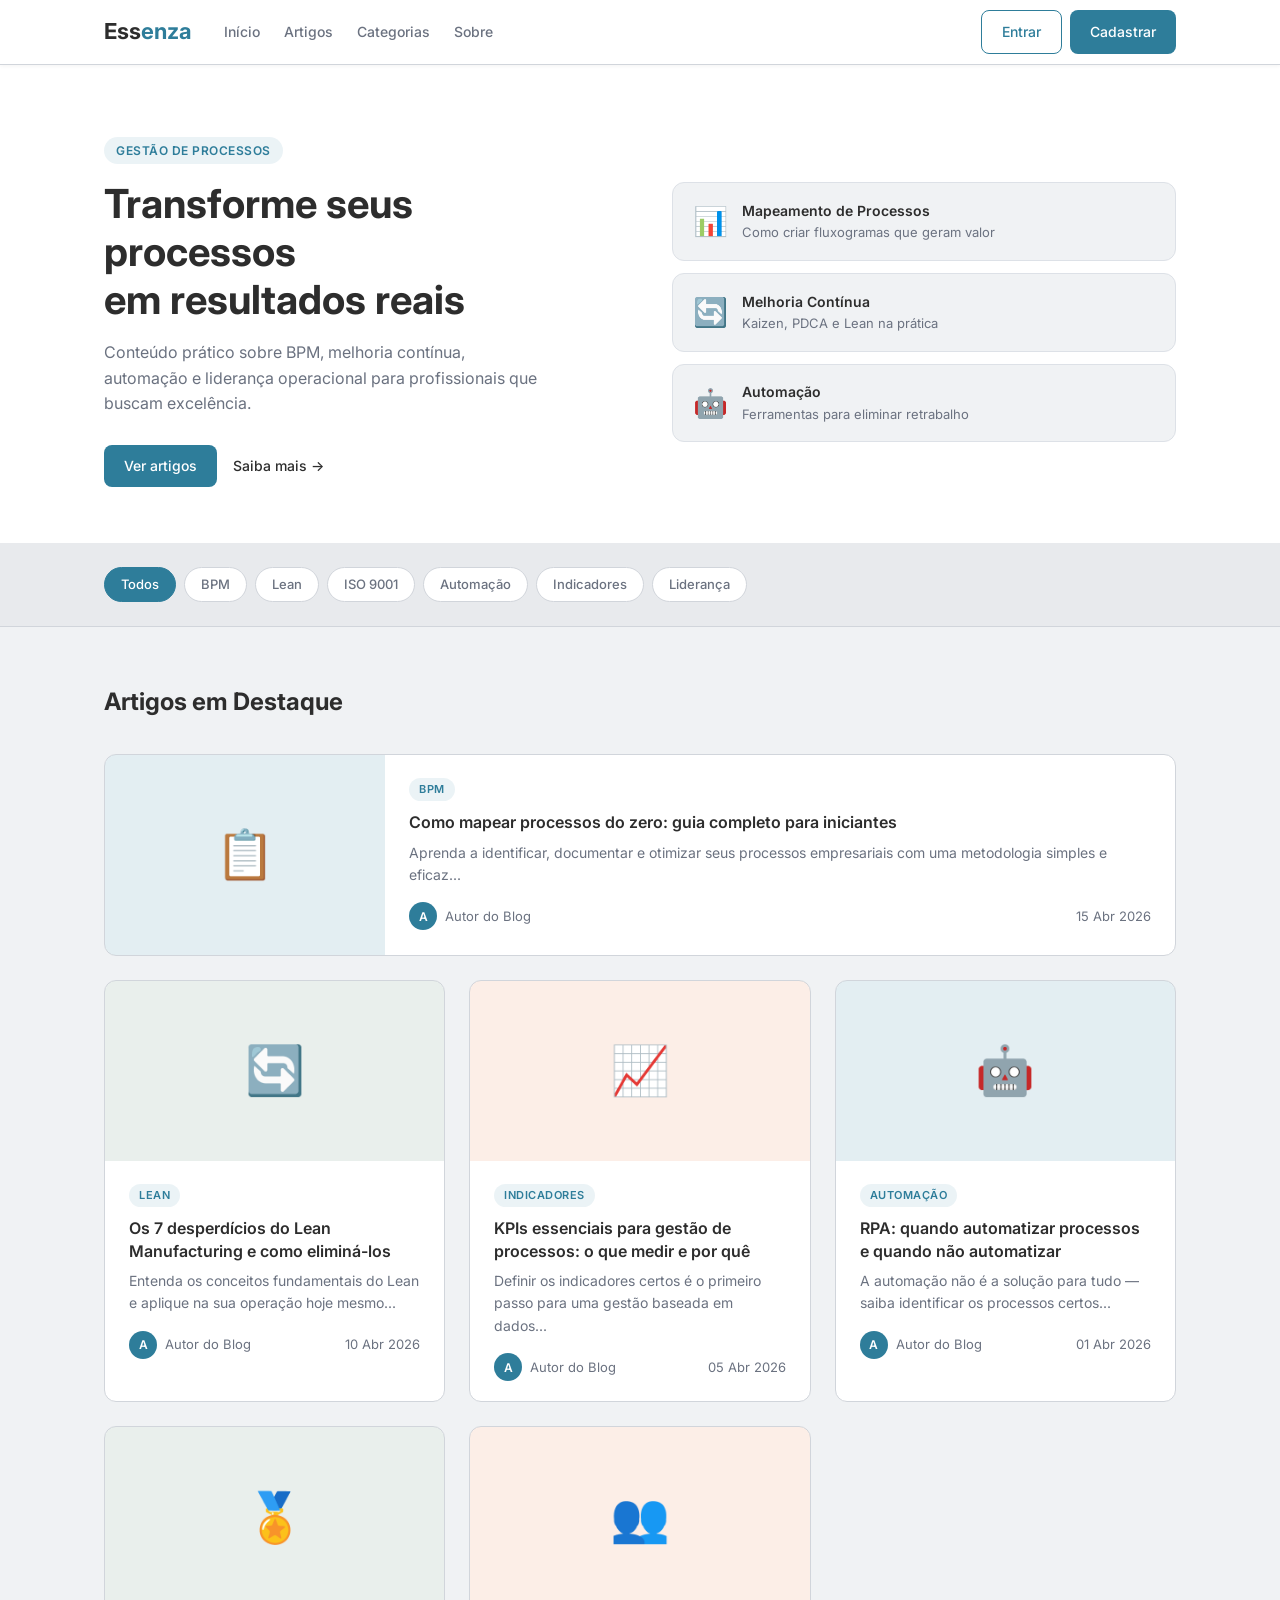
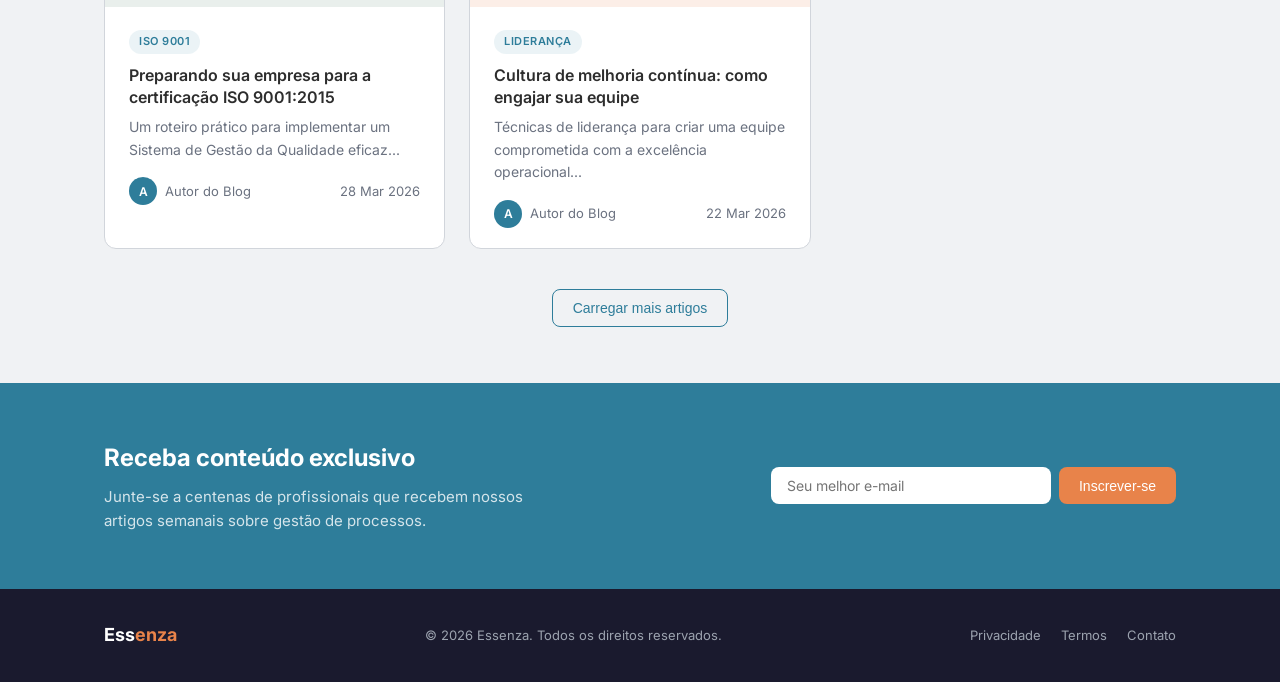
==== blog-gestao/index.html @ cae87f39 "primeiro commit: protótipo estático do blog Essenza" ====
<!DOCTYPE html>
<html lang="pt-BR">
<head>
  <meta charset="UTF-8" />
  <meta name="viewport" content="width=device-width, initial-scale=1.0" />
  <title>Essenza — Gestão de Processos</title>
  <link rel="preconnect" href="https://fonts.googleapis.com" />
  <link rel="preconnect" href="https://fonts.gstatic.com" crossorigin />
  <link href="https://fonts.googleapis.com/css2?family=Inter:wght@300;400;500;600;700&display=swap" rel="stylesheet" />
  <link rel="stylesheet" href="style.css" />
</head>
<body>

  <!-- NAVBAR -->
  <header class="navbar">
    <div class="container nav-inner">
      <a href="index.html" class="brand">Ess<span>enza</span></a>
      <nav class="nav-links">
        <a href="index.html" class="active">Início</a>
        <a href="artigos.html">Artigos</a>
        <a href="artigos.html">Categorias</a>
        <a href="sobre.html">Sobre</a>
      </nav>
      <div class="nav-actions">
        <a href="login.html" class="btn btn-outline">Entrar</a>
        <a href="login.html" class="btn btn-primary">Cadastrar</a>
      </div>
    </div>
  </header>

  <!-- HERO -->
  <section class="hero">
    <div class="container hero-inner">
      <div class="hero-text">
        <span class="badge">Gestão de Processos</span>
        <h1>Transforme seus processos<br />em resultados reais</h1>
        <p>Conteúdo prático sobre BPM, melhoria contínua, automação e liderança operacional para profissionais que buscam excelência.</p>
        <div class="hero-btns">
          <a href="#posts" class="btn btn-primary">Ver artigos</a>
          <a href="#" class="btn btn-ghost">Saiba mais →</a>
        </div>
      </div>
      <div class="hero-visual">
        <div class="hero-card">
          <div class="hc-icon">📊</div>
          <div class="hc-text">
            <strong>Mapeamento de Processos</strong>
            <span>Como criar fluxogramas que geram valor</span>
          </div>
        </div>
        <div class="hero-card">
          <div class="hc-icon">🔄</div>
          <div class="hc-text">
            <strong>Melhoria Contínua</strong>
            <span>Kaizen, PDCA e Lean na prática</span>
          </div>
        </div>
        <div class="hero-card">
          <div class="hc-icon">🤖</div>
          <div class="hc-text">
            <strong>Automação</strong>
            <span>Ferramentas para eliminar retrabalho</span>
          </div>
        </div>
      </div>
    </div>
  </section>

  <!-- CATEGORIAS -->
  <section class="categories">
    <div class="container">
      <div class="categories-row">
        <span class="cat-chip active">Todos</span>
        <span class="cat-chip">BPM</span>
        <span class="cat-chip">Lean</span>
        <span class="cat-chip">ISO 9001</span>
        <span class="cat-chip">Automação</span>
        <span class="cat-chip">Indicadores</span>
        <span class="cat-chip">Liderança</span>
      </div>
    </div>
  </section>

  <!-- POSTS -->
  <section class="posts-section" id="posts">
    <div class="container">
      <h2 class="section-title">Artigos em Destaque</h2>
      <div class="posts-grid">

        <article class="post-card featured">
          <div class="post-img" style="background:#2E7D9A22">
            <span class="post-emoji">📋</span>
          </div>
          <div class="post-body">
            <span class="tag">BPM</span>
            <h3><a href="post.html">Como mapear processos do zero: guia completo para iniciantes</a></h3>
            <p>Aprenda a identificar, documentar e otimizar seus processos empresariais com uma metodologia simples e eficaz...</p>
            <div class="post-meta">
              <div class="author">
                <div class="avatar">A</div>
                <span>Autor do Blog</span>
              </div>
              <span class="date">15 Abr 2026</span>
            </div>
          </div>
        </article>

        <article class="post-card">
          <div class="post-img" style="background:#5A8A6E22">
            <span class="post-emoji">🔄</span>
          </div>
          <div class="post-body">
            <span class="tag">Lean</span>
            <h3><a href="post.html">Os 7 desperdícios do Lean Manufacturing e como eliminá-los</a></h3>
            <p>Entenda os conceitos fundamentais do Lean e aplique na sua operação hoje mesmo...</p>
            <div class="post-meta">
              <div class="author">
                <div class="avatar">A</div>
                <span>Autor do Blog</span>
              </div>
              <span class="date">10 Abr 2026</span>
            </div>
          </div>
        </article>

        <article class="post-card">
          <div class="post-img" style="background:#E8834A22">
            <span class="post-emoji">📈</span>
          </div>
          <div class="post-body">
            <span class="tag">Indicadores</span>
            <h3><a href="post.html">KPIs essenciais para gestão de processos: o que medir e por quê</a></h3>
            <p>Definir os indicadores certos é o primeiro passo para uma gestão baseada em dados...</p>
            <div class="post-meta">
              <div class="author">
                <div class="avatar">A</div>
                <span>Autor do Blog</span>
              </div>
              <span class="date">05 Abr 2026</span>
            </div>
          </div>
        </article>

        <article class="post-card">
          <div class="post-img" style="background:#2E7D9A22">
            <span class="post-emoji">🤖</span>
          </div>
          <div class="post-body">
            <span class="tag">Automação</span>
            <h3><a href="post.html">RPA: quando automatizar processos e quando não automatizar</a></h3>
            <p>A automação não é a solução para tudo — saiba identificar os processos certos...</p>
            <div class="post-meta">
              <div class="author">
                <div class="avatar">A</div>
                <span>Autor do Blog</span>
              </div>
              <span class="date">01 Abr 2026</span>
            </div>
          </div>
        </article>

        <article class="post-card">
          <div class="post-img" style="background:#5A8A6E22">
            <span class="post-emoji">🏅</span>
          </div>
          <div class="post-body">
            <span class="tag">ISO 9001</span>
            <h3><a href="post.html">Preparando sua empresa para a certificação ISO 9001:2015</a></h3>
            <p>Um roteiro prático para implementar um Sistema de Gestão da Qualidade eficaz...</p>
            <div class="post-meta">
              <div class="author">
                <div class="avatar">A</div>
                <span>Autor do Blog</span>
              </div>
              <span class="date">28 Mar 2026</span>
            </div>
          </div>
        </article>

        <article class="post-card">
          <div class="post-img" style="background:#E8834A22">
            <span class="post-emoji">👥</span>
          </div>
          <div class="post-body">
            <span class="tag">Liderança</span>
            <h3><a href="post.html">Cultura de melhoria contínua: como engajar sua equipe</a></h3>
            <p>Técnicas de liderança para criar uma equipe comprometida com a excelência operacional...</p>
            <div class="post-meta">
              <div class="author">
                <div class="avatar">A</div>
                <span>Autor do Blog</span>
              </div>
              <span class="date">22 Mar 2026</span>
            </div>
          </div>
        </article>

      </div>

      <div class="load-more">
        <button class="btn btn-outline">Carregar mais artigos</button>
      </div>
    </div>
  </section>

  <!-- NEWSLETTER -->
  <section class="newsletter">
    <div class="container newsletter-inner">
      <div>
        <h2>Receba conteúdo exclusivo</h2>
        <p>Junte-se a centenas de profissionais que recebem nossos artigos semanais sobre gestão de processos.</p>
      </div>
      <form class="newsletter-form">
        <input type="email" placeholder="Seu melhor e-mail" />
        <button type="submit" class="btn btn-primary">Inscrever-se</button>
      </form>
    </div>
  </section>

  <!-- FOOTER -->
  <footer class="footer">
    <div class="container footer-inner">
      <div class="brand">Ess<span>enza</span></div>
      <p class="footer-text">© 2026 Essenza. Todos os direitos reservados.</p>
      <div class="footer-links">
        <a href="#">Privacidade</a>
        <a href="#">Termos</a>
        <a href="#">Contato</a>
      </div>
    </div>
  </footer>

</body>
</html>
---- blog-gestao/style.css ----
*, *::before, *::after { box-sizing: border-box; margin: 0; padding: 0; }

:root {
  --bg: #F0F2F4;
  --white: #FFFFFF;
  --gray-light: #E8EAED;
  --gray-mid: #D1D5DB;
  --text: #2D2D2D;
  --text-light: #6B7280;
  --primary: #2E7D9A;
  --primary-dark: #256680;
  --secondary: #5A8A6E;
  --accent: #E8834A;
  --border: #DDE1E7;
  --radius: 12px;
  --shadow: 0 2px 12px rgba(0,0,0,0.07);
}

body { font-family: 'Inter', sans-serif; background: var(--bg); color: var(--text); line-height: 1.6; }

.container { max-width: 1120px; margin: 0 auto; padding: 0 24px; }

a { text-decoration: none; color: inherit; }

/* BUTTONS */
.btn { display: inline-flex; align-items: center; gap: 6px; padding: 10px 20px; border-radius: 8px; font-size: 14px; font-weight: 500; cursor: pointer; border: none; transition: all .2s; }
.btn-primary { background: var(--primary); color: #fff; }
.btn-primary:hover { background: var(--primary-dark); }
.btn-outline { background: transparent; color: var(--primary); border: 1.5px solid var(--primary); }
.btn-outline:hover { background: var(--primary); color: #fff; }
.btn-ghost { background: transparent; color: var(--text); padding: 10px 4px; }
.btn-ghost:hover { color: var(--primary); }

/* NAVBAR */
.navbar { background: var(--white); border-bottom: 1px solid var(--gray-mid); position: sticky; top: 0; z-index: 100; box-shadow: 0 1px 4px rgba(0,0,0,0.05); }
.nav-inner { display: flex; align-items: center; gap: 32px; height: 64px; }
.brand { font-size: 22px; font-weight: 700; color: var(--text); }
.brand span { color: var(--primary); }
.nav-links { display: flex; gap: 24px; flex: 1; }
.nav-links a { font-size: 14px; color: var(--text-light); font-weight: 500; transition: color .2s; }
.nav-links a:hover { color: var(--primary); }
.nav-actions { display: flex; gap: 8px; }

/* HERO */
.hero { background: var(--white); padding: 72px 0 56px; }
.hero-inner { display: grid; grid-template-columns: 1fr 1fr; gap: 64px; align-items: center; }
.hero-text .badge { display: inline-block; background: #2E7D9A18; color: var(--primary); font-size: 12px; font-weight: 600; padding: 4px 12px; border-radius: 20px; margin-bottom: 16px; text-transform: uppercase; letter-spacing: .5px; }
.hero-text h1 { font-size: 40px; font-weight: 700; line-height: 1.2; margin-bottom: 16px; color: var(--text); }
.hero-text p { font-size: 16px; color: var(--text-light); margin-bottom: 28px; max-width: 440px; }
.hero-btns { display: flex; gap: 12px; align-items: center; }
.hero-visual { display: flex; flex-direction: column; gap: 12px; }
.hero-card { display: flex; align-items: center; gap: 14px; background: var(--bg); border: 1px solid var(--border); border-radius: var(--radius); padding: 16px 20px; transition: transform .2s, box-shadow .2s; }
.hero-card:hover { transform: translateX(4px); box-shadow: var(--shadow); }
.hc-icon { font-size: 28px; }
.hc-text { display: flex; flex-direction: column; }
.hc-text strong { font-size: 14px; font-weight: 600; color: var(--text); }
.hc-text span { font-size: 13px; color: var(--text-light); }

/* CATEGORIES */
.categories { padding: 24px 0; background: var(--gray-light); border-bottom: 1px solid var(--gray-mid); }
.categories-row { display: flex; gap: 8px; flex-wrap: wrap; }
.cat-chip { padding: 6px 16px; border-radius: 20px; font-size: 13px; font-weight: 500; cursor: pointer; border: 1.5px solid var(--gray-mid); color: var(--text-light); background: var(--white); transition: all .2s; }
.cat-chip:hover, .cat-chip.active { background: var(--primary); color: #fff; border-color: var(--primary); }

/* POSTS */
.posts-section { padding: 56px 0; }
.section-title { font-size: 24px; font-weight: 700; margin-bottom: 32px; }
.posts-grid { display: grid; grid-template-columns: repeat(3, 1fr); gap: 24px; }
.post-card { background: var(--white); border-radius: var(--radius); border: 1px solid var(--gray-mid); overflow: hidden; transition: transform .2s, box-shadow .2s; }
.post-card:hover { transform: translateY(-4px); box-shadow: 0 8px 24px rgba(0,0,0,0.1); }
.post-card.featured { grid-column: span 3; display: grid; grid-template-columns: 280px 1fr; }
.post-img { height: 180px; display: flex; align-items: center; justify-content: center; }
.post-card.featured .post-img { height: 100%; min-height: 200px; }
.post-emoji { font-size: 48px; }
.post-body { padding: 20px 24px; }
.tag { display: inline-block; font-size: 11px; font-weight: 600; text-transform: uppercase; letter-spacing: .5px; color: var(--primary); background: #2E7D9A18; padding: 3px 10px; border-radius: 20px; margin-bottom: 10px; }
.post-body h3 { font-size: 16px; font-weight: 600; margin-bottom: 8px; line-height: 1.4; }
.post-body h3 a:hover { color: var(--primary); }
.post-body p { font-size: 14px; color: var(--text-light); margin-bottom: 16px; }
.post-meta { display: flex; align-items: center; justify-content: space-between; font-size: 13px; color: var(--text-light); }
.author { display: flex; align-items: center; gap: 8px; }
.avatar { width: 28px; height: 28px; border-radius: 50%; background: var(--primary); color: #fff; display: flex; align-items: center; justify-content: center; font-size: 12px; font-weight: 600; }
.load-more { text-align: center; margin-top: 40px; }

/* NEWSLETTER */
.newsletter { background: var(--primary); padding: 56px 0; }
.newsletter-inner { display: flex; align-items: center; justify-content: space-between; gap: 32px; flex-wrap: wrap; }
.newsletter h2 { font-size: 24px; font-weight: 700; color: #fff; margin-bottom: 8px; }
.newsletter p { color: rgba(255,255,255,.8); font-size: 15px; max-width: 420px; }
.newsletter-form { display: flex; gap: 8px; }
.newsletter-form input { padding: 10px 16px; border-radius: 8px; border: none; font-size: 14px; width: 280px; font-family: inherit; }
.newsletter-form input:focus { outline: 2px solid var(--accent); }
.newsletter .btn-primary { background: var(--accent); }
.newsletter .btn-primary:hover { background: #d4743e; }

/* FOOTER */
.footer { background: #1a1a2e; padding: 32px 0; }
.footer-inner { display: flex; align-items: center; justify-content: space-between; flex-wrap: wrap; gap: 16px; }
.footer .brand { color: #fff; font-size: 18px; }
.footer .brand span { color: var(--accent); }
.footer-text { color: #9CA3AF; font-size: 13px; }
.footer-links { display: flex; gap: 20px; }
.footer-links a { color: #9CA3AF; font-size: 13px; transition: color .2s; }
.footer-links a:hover { color: #fff; }

/* LOGIN PAGE */
.auth-page { min-height: 100vh; display: flex; align-items: center; justify-content: center; background: var(--bg); }
.auth-card { background: var(--white); border-radius: var(--radius); border: 1px solid var(--border); padding: 40px; width: 100%; max-width: 420px; box-shadow: var(--shadow); }
.auth-card .brand { display: block; text-align: center; font-size: 24px; font-weight: 700; margin-bottom: 8px; }
.auth-subtitle { text-align: center; color: var(--text-light); font-size: 14px; margin-bottom: 32px; }
.form-group { margin-bottom: 18px; }
.form-group label { display: block; font-size: 13px; font-weight: 500; margin-bottom: 6px; }
.form-group input { width: 100%; padding: 10px 14px; border: 1.5px solid var(--border); border-radius: 8px; font-size: 14px; font-family: inherit; color: var(--text); background: var(--bg); transition: border-color .2s; }
.form-group input:focus { outline: none; border-color: var(--primary); background: var(--white); }
.auth-card .btn-primary { width: 100%; justify-content: center; padding: 12px; font-size: 15px; margin-top: 8px; }
.auth-divider { text-align: center; color: var(--text-light); font-size: 13px; margin: 20px 0; position: relative; }
.auth-divider::before, .auth-divider::after { content:''; position: absolute; top: 50%; width: 40%; height: 1px; background: var(--border); }
.auth-divider::before { left: 0; }
.auth-divider::after { right: 0; }
.auth-footer { text-align: center; font-size: 13px; color: var(--text-light); margin-top: 24px; }
.auth-footer a { color: var(--primary); font-weight: 500; }

/* POST PAGE */
.post-page { padding: 48px 0 72px; }
.post-page .container { max-width: 780px; }
.post-header { margin-bottom: 32px; }
.post-header .tag { margin-bottom: 12px; }
.post-header h1 { font-size: 32px; font-weight: 700; line-height: 1.25; margin-bottom: 16px; }
.post-header .post-meta { margin-bottom: 24px; }
.post-cover { width: 100%; height: 320px; background: #2E7D9A18; border-radius: var(--radius); display: flex; align-items: center; justify-content: center; font-size: 80px; margin-bottom: 40px; }
.post-content h2 { font-size: 22px; font-weight: 600; margin: 32px 0 12px; }
.post-content p { font-size: 16px; color: #3D3D3D; margin-bottom: 18px; line-height: 1.75; }
.post-content ul { padding-left: 24px; margin-bottom: 18px; }
.post-content li { font-size: 16px; color: #3D3D3D; margin-bottom: 8px; line-height: 1.75; }
.post-content blockquote { border-left: 4px solid var(--primary); padding: 12px 20px; background: #2E7D9A0D; border-radius: 0 8px 8px 0; margin: 24px 0; font-style: italic; color: var(--text-light); }

@media (max-width: 768px) {
  .hero-inner { grid-template-columns: 1fr; }
  .posts-grid { grid-template-columns: 1fr; }
  .post-card.featured { grid-column: span 1; grid-template-columns: 1fr; }
  .nav-links { display: none; }
  .newsletter-inner { flex-direction: column; }
  .newsletter-form { flex-direction: column; width: 100%; }
  .newsletter-form input { width: 100%; }
}
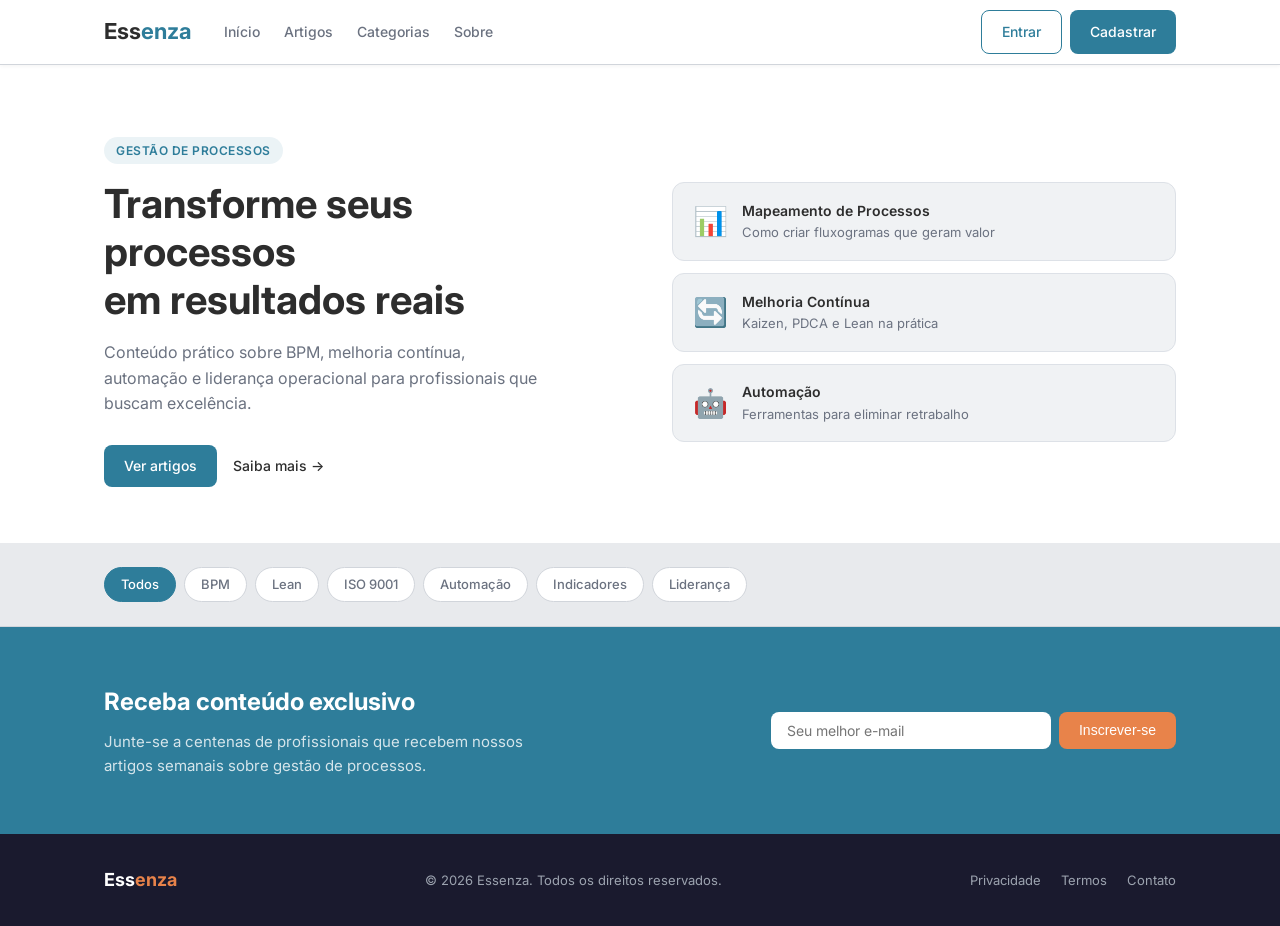
==== commit eb28c460: "remove seção de artigos em destaque da homepage" ====
--- a/blog-gestao/index.html
+++ b/blog-gestao/index.html
@@ -81,127 +81,6 @@
     </div>
   </section>
 
-  <!-- POSTS -->
-  <section class="posts-section" id="posts">
-    <div class="container">
-      <h2 class="section-title">Artigos em Destaque</h2>
-      <div class="posts-grid">
-
-        <article class="post-card featured">
-          <div class="post-img" style="background:#2E7D9A22">
-            <span class="post-emoji">📋</span>
-          </div>
-          <div class="post-body">
-            <span class="tag">BPM</span>
-            <h3><a href="post.html">Como mapear processos do zero: guia completo para iniciantes</a></h3>
-            <p>Aprenda a identificar, documentar e otimizar seus processos empresariais com uma metodologia simples e eficaz...</p>
-            <div class="post-meta">
-              <div class="author">
-                <div class="avatar">A</div>
-                <span>Autor do Blog</span>
-              </div>
-              <span class="date">15 Abr 2026</span>
-            </div>
-          </div>
-        </article>
-
-        <article class="post-card">
-          <div class="post-img" style="background:#5A8A6E22">
-            <span class="post-emoji">🔄</span>
-          </div>
-          <div class="post-body">
-            <span class="tag">Lean</span>
-            <h3><a href="post.html">Os 7 desperdícios do Lean Manufacturing e como eliminá-los</a></h3>
-            <p>Entenda os conceitos fundamentais do Lean e aplique na sua operação hoje mesmo...</p>
-            <div class="post-meta">
-              <div class="author">
-                <div class="avatar">A</div>
-                <span>Autor do Blog</span>
-              </div>
-              <span class="date">10 Abr 2026</span>
-            </div>
-          </div>
-        </article>
-
-        <article class="post-card">
-          <div class="post-img" style="background:#E8834A22">
-            <span class="post-emoji">📈</span>
-          </div>
-          <div class="post-body">
-            <span class="tag">Indicadores</span>
-            <h3><a href="post.html">KPIs essenciais para gestão de processos: o que medir e por quê</a></h3>
-            <p>Definir os indicadores certos é o primeiro passo para uma gestão baseada em dados...</p>
-            <div class="post-meta">
-              <div class="author">
-                <div class="avatar">A</div>
-                <span>Autor do Blog</span>
-              </div>
-              <span class="date">05 Abr 2026</span>
-            </div>
-          </div>
-        </article>
-
-        <article class="post-card">
-          <div class="post-img" style="background:#2E7D9A22">
-            <span class="post-emoji">🤖</span>
-          </div>
-          <div class="post-body">
-            <span class="tag">Automação</span>
-            <h3><a href="post.html">RPA: quando automatizar processos e quando não automatizar</a></h3>
-            <p>A automação não é a solução para tudo — saiba identificar os processos certos...</p>
-            <div class="post-meta">
-              <div class="author">
-                <div class="avatar">A</div>
-                <span>Autor do Blog</span>
-              </div>
-              <span class="date">01 Abr 2026</span>
-            </div>
-          </div>
-        </article>
-
-        <article class="post-card">
-          <div class="post-img" style="background:#5A8A6E22">
-            <span class="post-emoji">🏅</span>
-          </div>
-          <div class="post-body">
-            <span class="tag">ISO 9001</span>
-            <h3><a href="post.html">Preparando sua empresa para a certificação ISO 9001:2015</a></h3>
-            <p>Um roteiro prático para implementar um Sistema de Gestão da Qualidade eficaz...</p>
-            <div class="post-meta">
-              <div class="author">
-                <div class="avatar">A</div>
-                <span>Autor do Blog</span>
-              </div>
-              <span class="date">28 Mar 2026</span>
-            </div>
-          </div>
-        </article>
-
-        <article class="post-card">
-          <div class="post-img" style="background:#E8834A22">
-            <span class="post-emoji">👥</span>
-          </div>
-          <div class="post-body">
-            <span class="tag">Liderança</span>
-            <h3><a href="post.html">Cultura de melhoria contínua: como engajar sua equipe</a></h3>
-            <p>Técnicas de liderança para criar uma equipe comprometida com a excelência operacional...</p>
-            <div class="post-meta">
-              <div class="author">
-                <div class="avatar">A</div>
-                <span>Autor do Blog</span>
-              </div>
-              <span class="date">22 Mar 2026</span>
-            </div>
-          </div>
-        </article>
-
-      </div>
-
-      <div class="load-more">
-        <button class="btn btn-outline">Carregar mais artigos</button>
-      </div>
-    </div>
-  </section>
 
   <!-- NEWSLETTER -->
   <section class="newsletter">
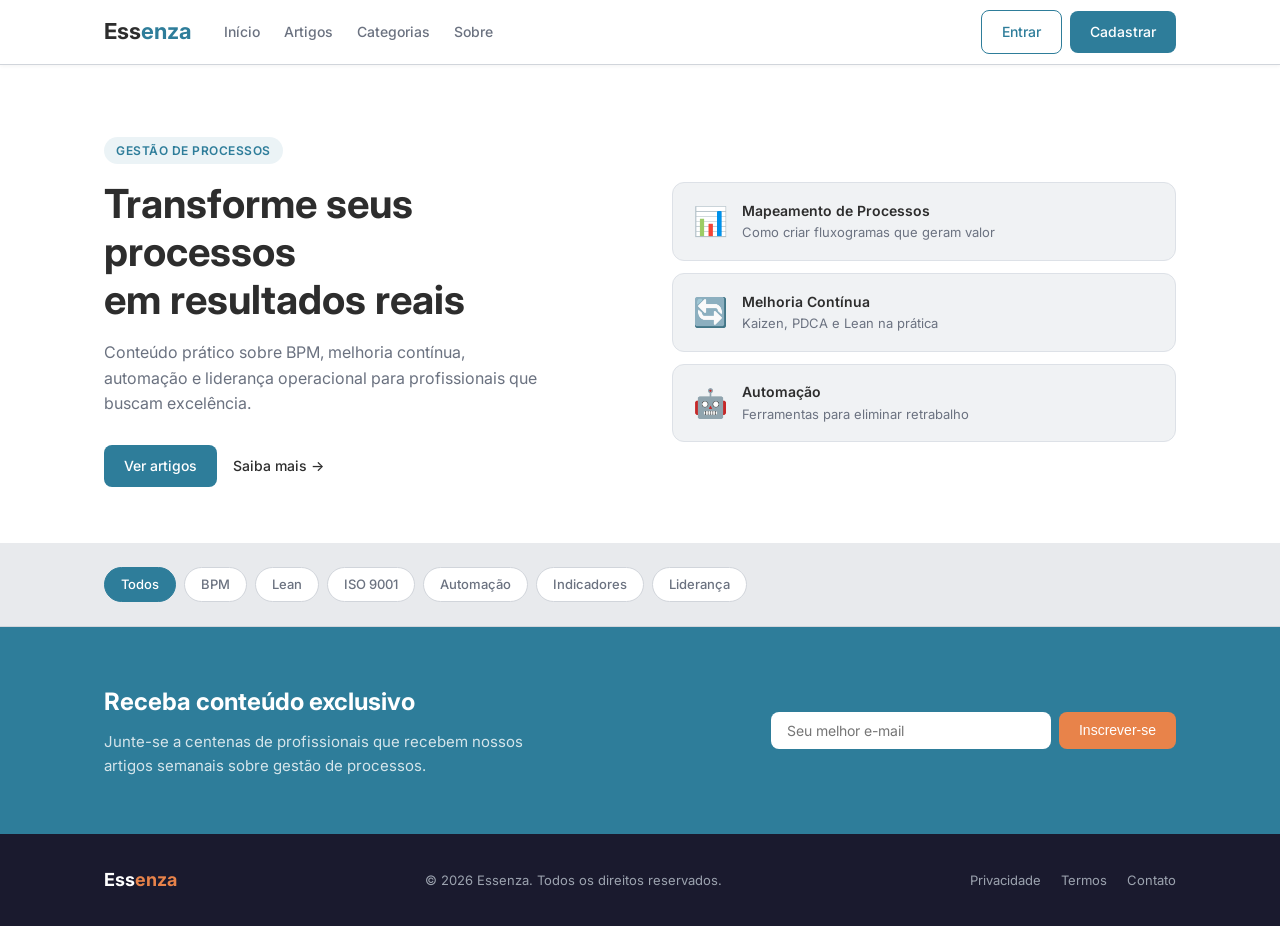
==== commit 2019cf1e: "adiciona seletor de idiomas (PT/EN/ES) via Google Translate em todas as páginas" ====
--- a/blog-gestao/index.html
+++ b/blog-gestao/index.html
@@ -22,6 +22,7 @@
         <a href="sobre.html">Sobre</a>
       </nav>
       <div class="nav-actions">
+        <div id="google_translate_element"></div>
         <a href="login.html" class="btn btn-outline">Entrar</a>
         <a href="login.html" class="btn btn-primary">Cadastrar</a>
       </div>
@@ -109,5 +110,16 @@
     </div>
   </footer>
 
+
+  <script type="text/javascript">
+    function googleTranslateElementInit() {
+      new google.translate.TranslateElement({
+        pageLanguage: 'pt',
+        includedLanguages: 'en,es',
+        layout: google.translate.TranslateElement.InlineLayout.SIMPLE
+      }, 'google_translate_element');
+    }
+  </script>
+  <script type="text/javascript" src="//translate.google.com/translate_a/element.js?cb=googleTranslateElementInit"></script>
 </body>
 </html>
--- a/blog-gestao/style.css
+++ b/blog-gestao/style.css
@@ -39,7 +39,23 @@
 .nav-links { display: flex; gap: 24px; flex: 1; }
 .nav-links a { font-size: 14px; color: var(--text-light); font-weight: 500; transition: color .2s; }
 .nav-links a:hover { color: var(--primary); }
-.nav-actions { display: flex; gap: 8px; }
+.nav-actions { display: flex; gap: 8px; align-items: center; }
+
+/* Google Translate widget */
+#google_translate_element { display: flex; align-items: center; }
+#google_translate_element .goog-te-gadget-simple {
+  border: 1px solid var(--border) !important;
+  border-radius: 8px !important;
+  padding: 4px 8px !important;
+  font-family: 'Inter', sans-serif !important;
+  font-size: 13px !important;
+  background: var(--white) !important;
+  color: var(--text) !important;
+}
+#google_translate_element .goog-te-gadget-simple span { color: var(--text) !important; }
+#google_translate_element .goog-te-gadget-simple .goog-te-menu-value span { color: var(--text) !important; }
+.goog-te-banner-frame { display: none !important; }
+body { top: 0 !important; }
 
 /* HERO */
 .hero { background: var(--white); padding: 72px 0 56px; }
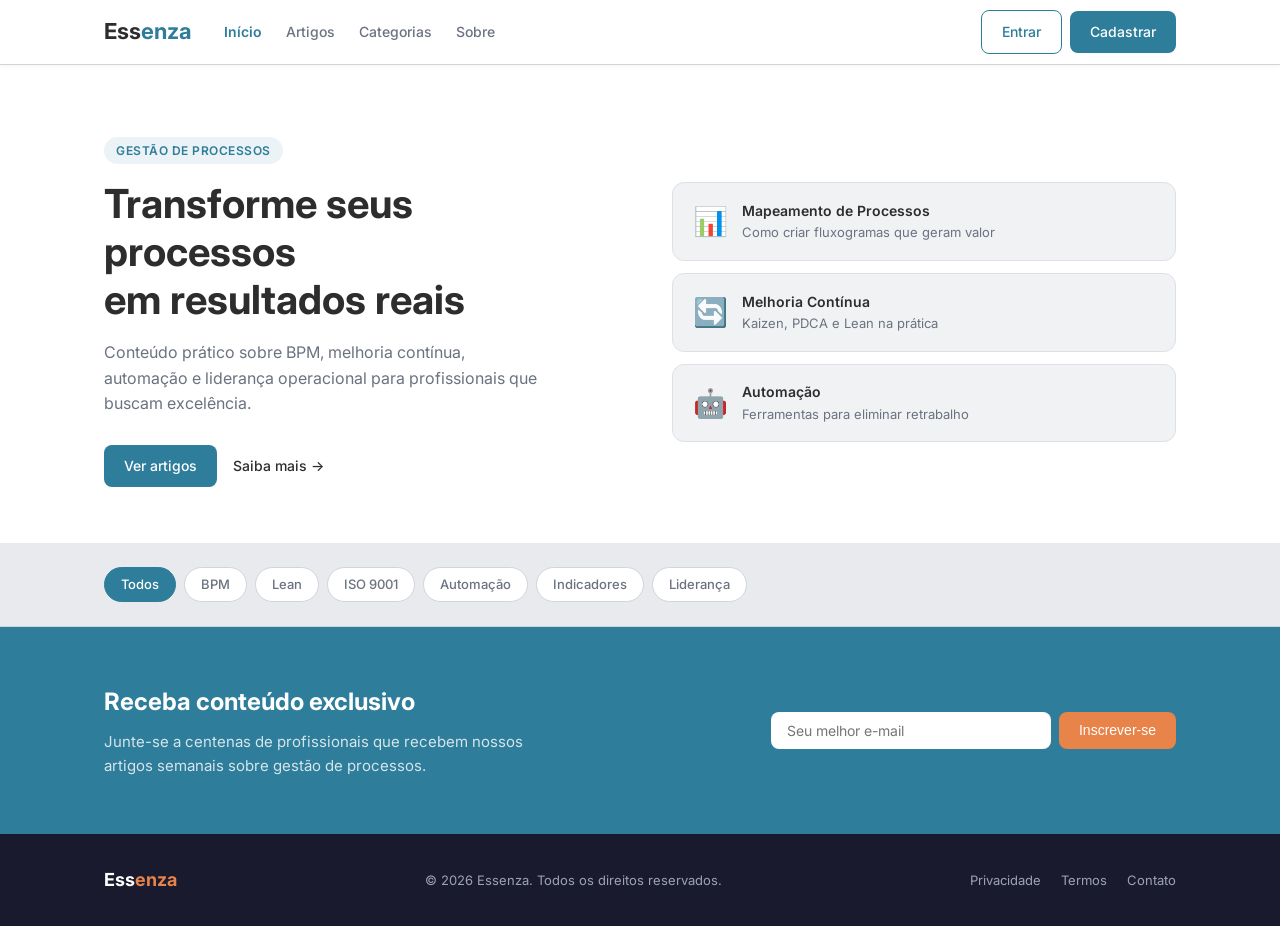
==== commit 048e4b0c: "feat: criar página Sobre e padronizar navbar em todas as páginas - Adiciona sobre.html com hero, esp" ====
--- a/blog-gestao/index.html
+++ b/blog-gestao/index.html
@@ -26,8 +26,23 @@
         <a href="login.html" class="btn btn-outline">Entrar</a>
         <a href="login.html" class="btn btn-primary">Cadastrar</a>
       </div>
+      <button class="hamburger" id="hamburger" aria-label="Menu">
+        <span></span><span></span><span></span>
+      </button>
     </div>
   </header>
+
+  <!-- MOBILE MENU -->
+  <div class="mobile-menu" id="mobileMenu">
+    <a href="index.html" class="active">Início</a>
+    <a href="artigos.html">Artigos</a>
+    <a href="artigos.html">Categorias</a>
+    <a href="sobre.html">Sobre</a>
+    <div class="mobile-actions">
+      <a href="login.html" class="btn btn-outline">Entrar</a>
+      <a href="login.html" class="btn btn-primary">Cadastrar</a>
+    </div>
+  </div>
 
   <!-- HERO -->
   <section class="hero">
@@ -111,6 +126,15 @@
   </footer>
 
 
+  <script>
+    const hamburger = document.getElementById('hamburger');
+    const mobileMenu = document.getElementById('mobileMenu');
+    hamburger.addEventListener('click', () => {
+      hamburger.classList.toggle('open');
+      mobileMenu.classList.toggle('open');
+    });
+  </script>
+
   <script type="text/javascript">
     function googleTranslateElementInit() {
       new google.translate.TranslateElement({
--- a/blog-gestao/style.css
+++ b/blog-gestao/style.css
@@ -150,11 +150,30 @@
 .post-content li { font-size: 16px; color: #3D3D3D; margin-bottom: 8px; line-height: 1.75; }
 .post-content blockquote { border-left: 4px solid var(--primary); padding: 12px 20px; background: #2E7D9A0D; border-radius: 0 8px 8px 0; margin: 24px 0; font-style: italic; color: var(--text-light); }
 
+/* ACTIVE NAV LINK */
+.nav-links a.active { color: var(--primary); font-weight: 600; }
+
+/* HAMBURGER */
+.hamburger { display: none; flex-direction: column; gap: 5px; background: none; border: none; cursor: pointer; padding: 4px; }
+.hamburger span { display: block; width: 22px; height: 2px; background: var(--text); border-radius: 2px; transition: all .3s; }
+.hamburger.open span:nth-child(1) { transform: translateY(7px) rotate(45deg); }
+.hamburger.open span:nth-child(2) { opacity: 0; }
+.hamburger.open span:nth-child(3) { transform: translateY(-7px) rotate(-45deg); }
+
+/* MOBILE MENU */
+.mobile-menu { display: none; flex-direction: column; gap: 4px; background: var(--white); border-bottom: 1px solid var(--gray-mid); padding: 16px 24px 20px; }
+.mobile-menu.open { display: flex; }
+.mobile-menu a { font-size: 15px; font-weight: 500; color: var(--text); padding: 10px 0; border-bottom: 1px solid var(--gray-light); }
+.mobile-menu a.active { color: var(--primary); }
+.mobile-actions { display: flex; gap: 8px; margin-top: 12px; }
+
 @media (max-width: 768px) {
   .hero-inner { grid-template-columns: 1fr; }
   .posts-grid { grid-template-columns: 1fr; }
   .post-card.featured { grid-column: span 1; grid-template-columns: 1fr; }
   .nav-links { display: none; }
+  .nav-actions { display: none; }
+  .hamburger { display: flex; }
   .newsletter-inner { flex-direction: column; }
   .newsletter-form { flex-direction: column; width: 100%; }
   .newsletter-form input { width: 100%; }
